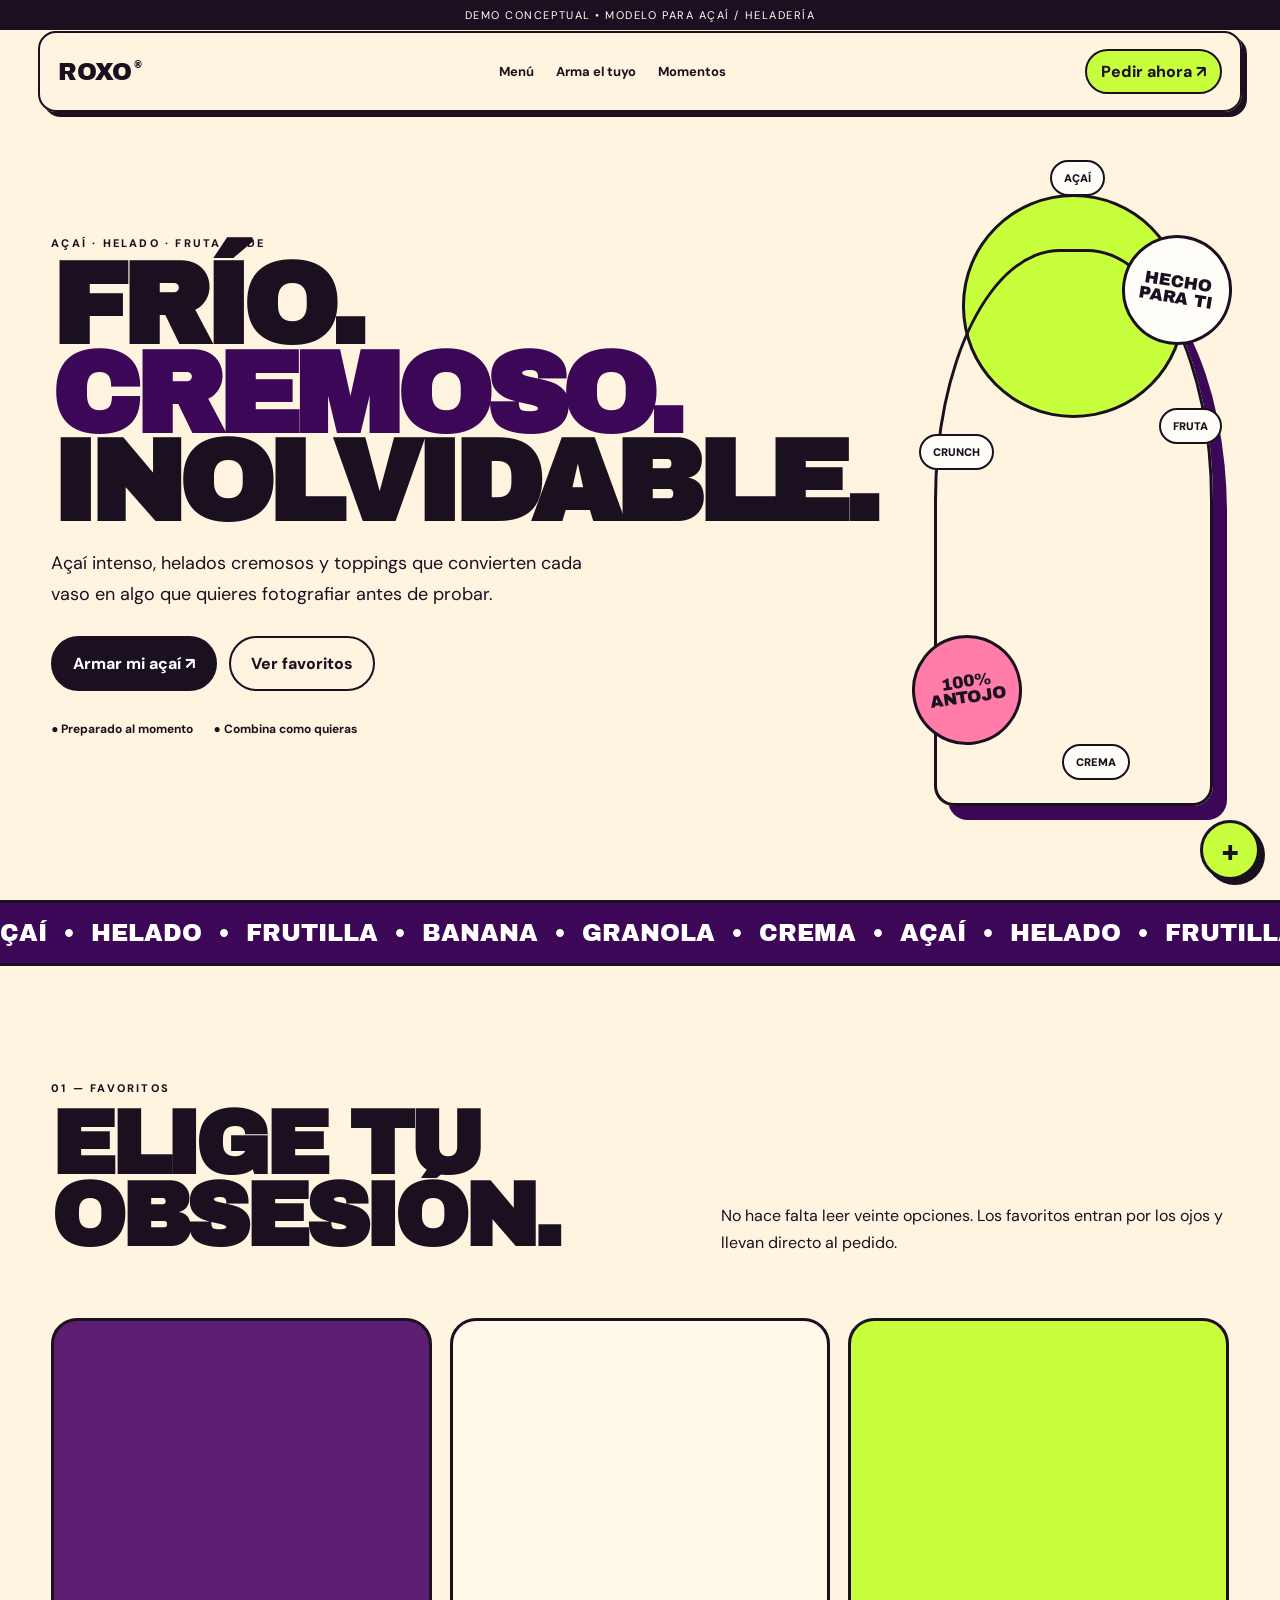
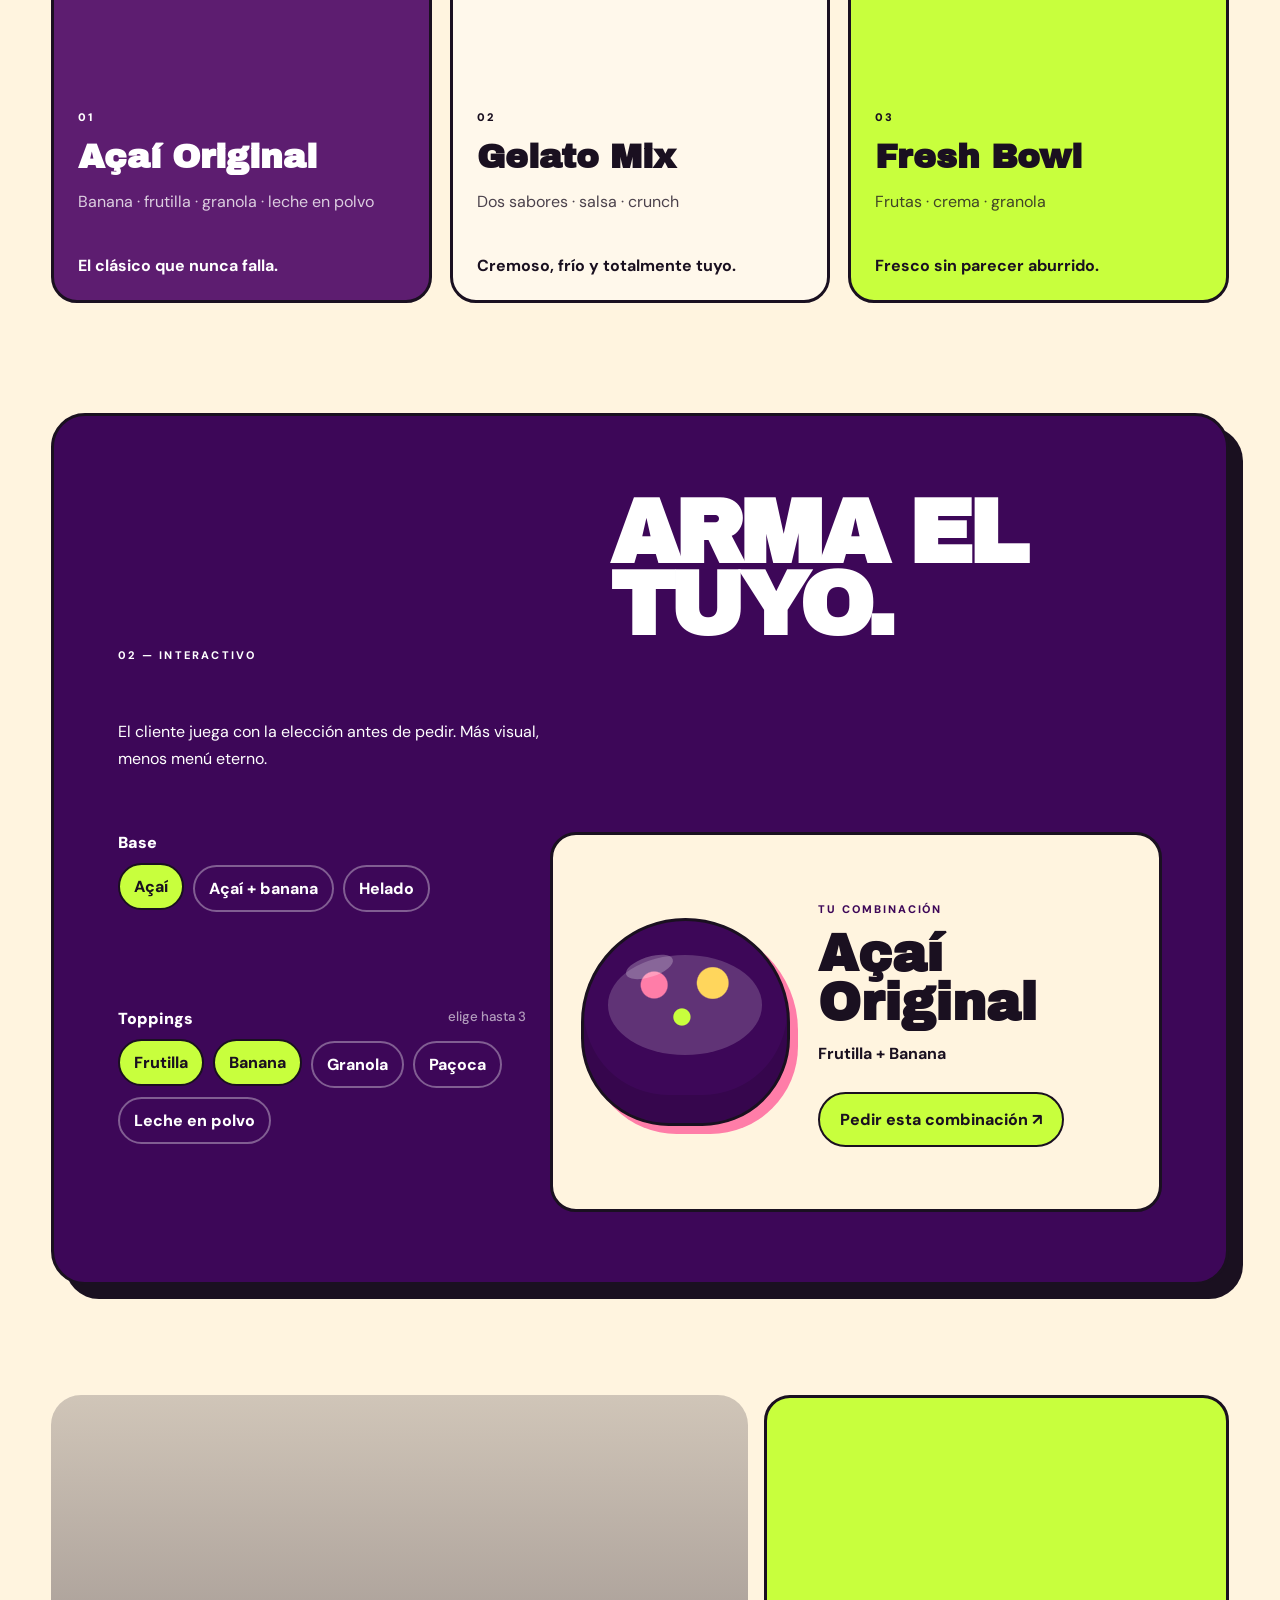
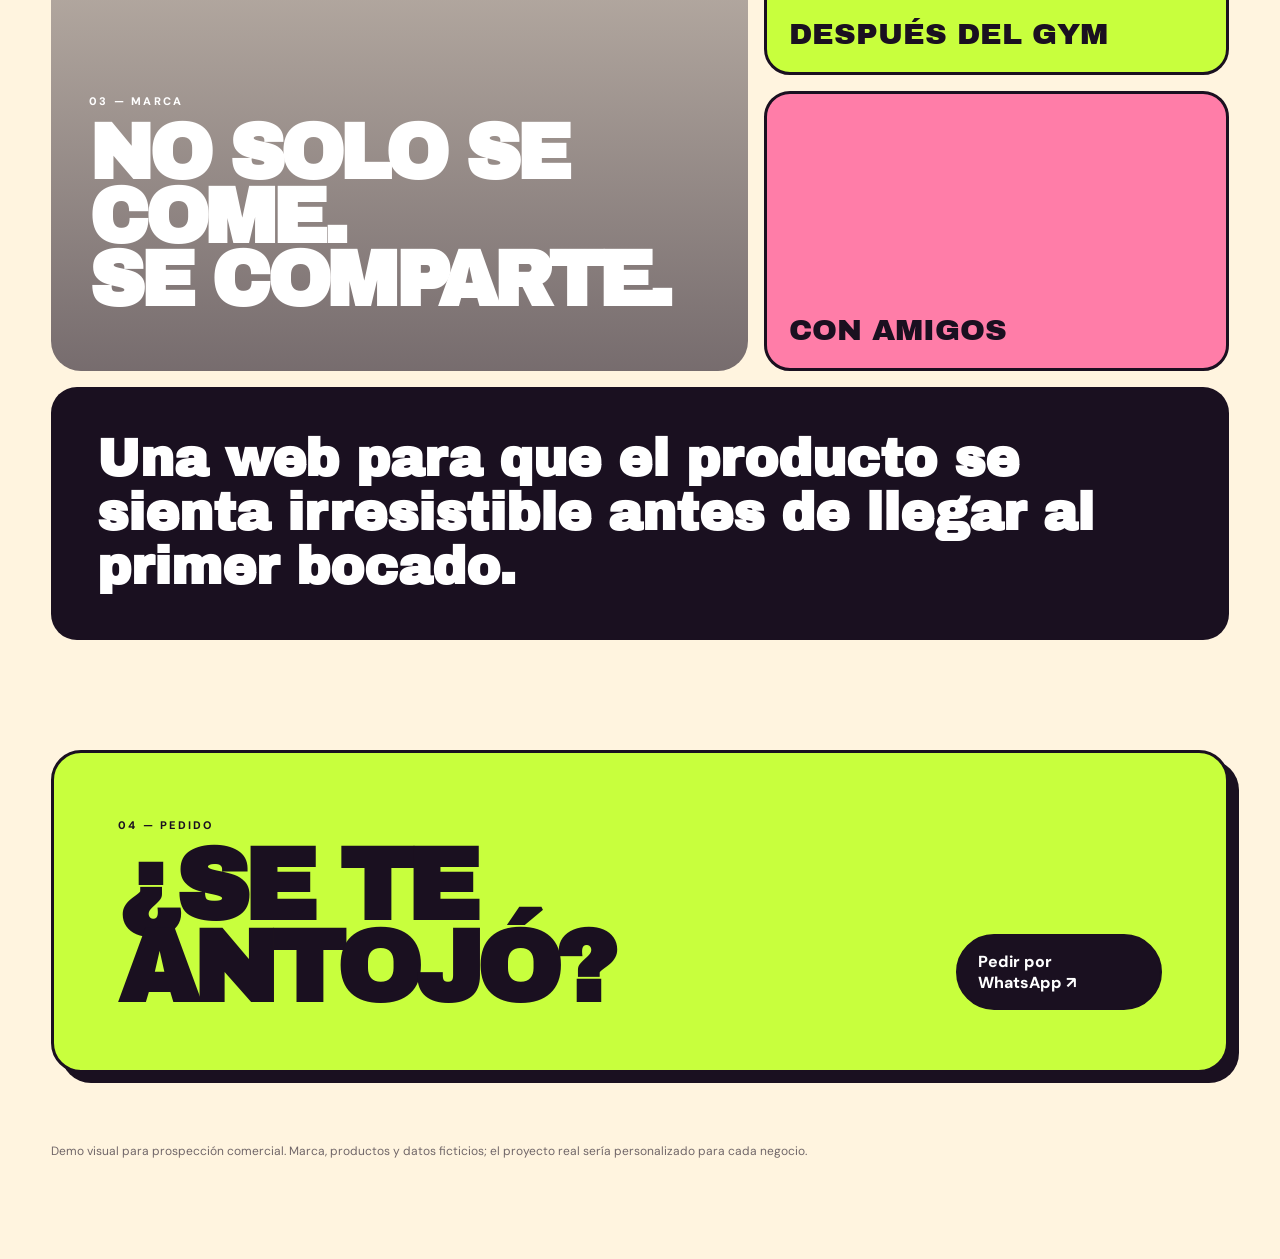
==== demos/acai/index.html @ 69140b49 "Add premium interactive acai shop demo" ====
<!doctype html>
<html lang="es">
<head>
  <meta charset="utf-8">
  <meta name="viewport" content="width=device-width,initial-scale=1">
  <meta name="description" content="Demo conceptual de landing page para açaí, heladería y postres fríos.">
  <title>ROXO — Açaí & Ice Cream</title>
  <link rel="stylesheet" href="style.css">
</head>
<body>
  <div class="demo">Demo conceptual • modelo para açaí / heladería</div>

  <nav class="nav">
    <a class="brand" href="#">ROXO<span>®</span></a>
    <div class="links"><a href="#menu">Menú</a><a href="#armalo">Arma el tuyo</a><a href="#momento">Momentos</a></div>
    <a class="nav-order" data-magnetic href="#pedido">Pedir ahora ↗</a>
  </nav>

  <main>
    <section class="hero">
      <div class="hero-copy reveal">
        <div class="kicker">Açaí · Helado · Fruta · CDE</div>
        <h1>FRÍO.<br><em>CREMOSO.</em><br>INOLVIDABLE.</h1>
        <p>Açaí intenso, helados cremosos y toppings que convierten cada vaso en algo que quieres fotografiar antes de probar.</p>
        <div class="actions">
          <a class="btn dark" data-magnetic href="#armalo">Armar mi açaí ↗</a>
          <a class="btn ghost" href="#menu">Ver favoritos</a>
        </div>
        <div class="micro"><span>● Preparado al momento</span><span>● Combina como quieras</span></div>
      </div>

      <div class="hero-art reveal" data-tilt>
        <div class="sun"></div>
        <div class="orbital"><span>AÇAÍ</span><span>FRUTA</span><span>CREMA</span><span>CRUNCH</span></div>
        <div class="bowl-photo"></div>
        <div class="sticker sticker-one">100%<br>ANTOJO</div>
        <div class="sticker sticker-two">HECHO<br>PARA TI</div>
      </div>
    </section>

    <div class="marquee" aria-hidden="true"><div>ÇAÍ &nbsp;•&nbsp; HELADO &nbsp;•&nbsp; FRUTILLA &nbsp;•&nbsp; BANANA &nbsp;•&nbsp; GRANOLA &nbsp;•&nbsp; CREMA &nbsp;•&nbsp; AÇAÍ &nbsp;•&nbsp; HELADO &nbsp;•&nbsp; FRUTILLA &nbsp;•&nbsp; BANANA &nbsp;•&nbsp; GRANOLA &nbsp;•&nbsp; CREMA &nbsp;•&nbsp;</div></div>

    <section id="menu" class="section menu">
      <div class="section-top reveal">
        <div><span class="kicker">01 — Favoritos</span><h2>ELIGE TU<br>OBSESIÓN.</h2></div>
        <p>No hace falta leer veinte opciones. Los favoritos entran por los ojos y llevan directo al pedido.</p>
      </div>

      <div class="menu-grid">
        <article class="product purple reveal">
          <div class="product-photo acai"></div>
          <div class="product-copy"><span>01</span><h3>Açaí Original</h3><p>Banana · frutilla · granola · leche en polvo</p><b>El clásico que nunca falla.</b></div>
        </article>
        <article class="product cream reveal">
          <div class="product-photo gelato"></div>
          <div class="product-copy"><span>02</span><h3>Gelato Mix</h3><p>Dos sabores · salsa · crunch</p><b>Cremoso, frío y totalmente tuyo.</b></div>
        </article>
        <article class="product lime reveal">
          <div class="product-photo fruit"></div>
          <div class="product-copy"><span>03</span><h3>Fresh Bowl</h3><p>Frutas · crema · granola</p><b>Fresco sin parecer aburrido.</b></div>
        </article>
      </div>
    </section>

    <section id="armalo" class="builder reveal">
      <div class="builder-copy">
        <span class="kicker">02 — Interactivo</span>
        <h2>ARMA EL TUYO.</h2>
        <p>El cliente juega con la elección antes de pedir. Más visual, menos menú eterno.</p>
      </div>

      <div class="builder-ui" data-acai-builder>
        <div class="builder-controls">
          <div class="control-block">
            <label>Base</label>
            <div class="choice-row">
              <button class="choice active" data-base="Açaí Original" data-tone="#3d0758">Açaí</button>
              <button class="choice" data-base="Açaí + Banana" data-tone="#5a245d">Açaí + banana</button>
              <button class="choice" data-base="Helado cremoso" data-tone="#caaee0">Helado</button>
            </div>
          </div>
          <div class="control-block">
            <label>Toppings <small>elige hasta 3</small></label>
            <div class="topping-row">
              <button class="topping active" data-topping="Frutilla">Frutilla</button>
              <button class="topping active" data-topping="Banana">Banana</button>
              <button class="topping" data-topping="Granola">Granola</button>
              <button class="topping" data-topping="Paçoca">Paçoca</button>
              <button class="topping" data-topping="Leche en polvo">Leche en polvo</button>
            </div>
          </div>
        </div>

        <div class="preview">
          <div class="preview-bowl" data-preview-bowl><div class="shine"></div></div>
          <div class="preview-text">
            <span>Tu combinación</span>
            <strong data-build-title>Açaí Original</strong>
            <p data-build-toppings>Frutilla + Banana</p>
            <a class="btn lime-btn" data-magnetic data-demo-action="En el sitio real, este botón abriría WhatsApp con la combinación elegida." href="#">Pedir esta combinación ↗</a>
          </div>
        </div>
      </div>
    </section>

    <section id="momento" class="section mood">
      <div class="mood-grid">
        <div class="mood-big reveal"><div><span class="kicker">03 — Marca</span><h2>NO SOLO SE COME.<br>SE COMPARTE.</h2></div></div>
        <div class="mood-small one reveal"><span>DESPUÉS DEL GYM</span></div>
        <div class="mood-small two reveal"><span>CON AMIGOS</span></div>
        <div class="mood-quote reveal"><strong>Una web para que el producto se sienta irresistible antes de llegar al primer bocado.</strong></div>
      </div>
    </section>

    <section id="pedido" class="final-cta reveal">
      <div>
        <span class="kicker">04 — Pedido</span>
        <h2>¿SE TE ANTOJÓ?</h2>
      </div>
      <a class="btn dark" data-magnetic data-demo-action="En el sitio real, este botón abriría el WhatsApp del negocio o el sistema de pedidos." href="#">Pedir por WhatsApp ↗</a>
    </section>
  </main>

  <footer>Demo visual para prospección comercial. Marca, productos y datos ficticios; el proyecto real sería personalizado para cada negocio.</footer>
  <a class="float-order" href="#armalo" aria-label="Armar pedido">+</a>

  <script src="../script.js"></script>
  <script src="../enhance.js"></script>
  <script src="acai.js"></script>
</body>
</html>
---- demos/acai/style.css ----
@import url('https://fonts.googleapis.com/css2?family=Archivo+Black&family=DM+Sans:wght@400;500;600;700&display=swap');
:root{--purple:#3d0758;--purple2:#5d1d70;--cream:#fff4df;--lime:#c8ff3d;--ink:#1a1020;--pink:#ff7da8;--white:#fffdf7}
*{box-sizing:border-box}html{scroll-behavior:smooth}body{margin:0;background:var(--cream);color:var(--ink);font-family:'DM Sans',sans-serif;overflow-x:hidden}a{text-decoration:none;color:inherit}button{font:inherit}.demo{position:fixed;top:0;left:0;right:0;z-index:80;background:var(--ink);color:#fff;text-align:center;padding:8px 14px;font-size:11px;letter-spacing:.14em;text-transform:uppercase}.nav{position:fixed;top:31px;left:3vw;right:3vw;z-index:70;display:flex;justify-content:space-between;align-items:center;padding:16px 18px;background:rgba(255,244,223,.76);backdrop-filter:blur(16px);border:2px solid var(--ink);border-radius:18px;box-shadow:5px 5px 0 var(--ink)}.brand{font-family:'Archivo Black';font-size:24px;letter-spacing:-.03em}.brand span{font-size:10px;vertical-align:top;margin-left:2px}.links{display:flex;gap:22px;font-size:13px;font-weight:700}.nav-order{background:var(--lime);border:2px solid var(--ink);padding:10px 14px;border-radius:999px;font-weight:800}.hero{min-height:100vh;padding:125px 4vw 52px;display:grid;grid-template-columns:.92fr 1.08fr;gap:44px;align-items:center}.hero-copy{position:relative;z-index:2}.kicker{font-size:11px;letter-spacing:.2em;text-transform:uppercase;font-weight:800}.hero h1,.section h2,.builder h2,.final-cta h2{font-family:'Archivo Black';letter-spacing:-.06em;margin:12px 0 20px}.hero h1{font-size:clamp(70px,9vw,148px);line-height:.77}.hero h1 em{font-style:normal;color:var(--purple)}.hero p{max-width:560px;font-size:18px;line-height:1.72}.actions{display:flex;gap:12px;flex-wrap:wrap;margin-top:26px}.btn{display:inline-flex;align-items:center;justify-content:center;gap:8px;padding:15px 20px;border-radius:999px;font-weight:800;border:2px solid var(--ink);transition:.25s}.btn.dark{background:var(--ink);color:#fff}.btn.ghost{background:transparent}.btn:hover{transform:translate(-3px,-3px);box-shadow:5px 5px 0 var(--ink)}.micro{display:flex;gap:20px;flex-wrap:wrap;margin-top:30px;font-size:12px;font-weight:700}.hero-art{min-height:680px;position:relative}.sun{position:absolute;width:72%;aspect-ratio:1;border-radius:50%;background:var(--lime);top:7%;left:14%;box-shadow:inset 0 0 0 3px var(--ink)}.bowl-photo{position:absolute;inset:15% 5% 3% 5%;border-radius:45% 45% 20px 20px;background:url('https://images.unsplash.com/photo-1490474418585-ba9bad8fd0ea?auto=format&fit=crop&w=1400&q=85') center/cover no-repeat;border:3px solid var(--ink);box-shadow:14px 14px 0 var(--purple)}.orbital{position:absolute;inset:2% 3%;animation:spin 22s linear infinite;z-index:2}.orbital span{position:absolute;background:var(--white);border:2px solid var(--ink);border-radius:999px;padding:9px 12px;font-size:11px;font-weight:900}.orbital span:nth-child(1){top:0;left:42%}.orbital span:nth-child(2){top:38%;right:-1%}.orbital span:nth-child(3){bottom:5%;left:46%}.orbital span:nth-child(4){top:42%;left:-3%}@keyframes spin{to{transform:rotate(360deg)}}.sticker{position:absolute;z-index:4;width:110px;height:110px;border-radius:50%;display:grid;place-items:center;text-align:center;font-family:'Archivo Black';font-size:17px;line-height:.95;border:3px solid var(--ink);transform:rotate(-8deg)}.sticker-one{left:-2%;bottom:12%;background:var(--pink)}.sticker-two{right:-1%;top:13%;background:var(--white);transform:rotate(9deg)}.marquee{overflow:hidden;background:var(--purple);color:#fff;border-top:3px solid var(--ink);border-bottom:3px solid var(--ink);white-space:nowrap}.marquee div{display:inline-block;padding:17px 0;font-family:'Archivo Black';font-size:24px;animation:marq 16s linear infinite}@keyframes marq{to{transform:translateX(-50%)}}.section{padding:110px 4vw}.section-top{display:grid;grid-template-columns:1.1fr .9fr;gap:50px;align-items:end;margin-bottom:46px}.section h2,.builder h2{font-size:clamp(58px,7vw,112px);line-height:.8}.section-top p{max-width:520px;line-height:1.7}.menu-grid{display:grid;grid-template-columns:repeat(3,1fr);gap:18px}.product{border:3px solid var(--ink);border-radius:26px;overflow:hidden;transition:.3s}.product:hover{transform:translateY(-8px) rotate(-1deg);box-shadow:10px 10px 0 var(--ink)}.product.purple{background:#5d1d70;color:#fff}.product.cream{background:#fff8eb}.product.lime{background:var(--lime)}.product-photo{height:360px;background-size:cover;background-position:center}.product-photo.acai{background-image:url('https://images.unsplash.com/photo-1490474418585-ba9bad8fd0ea?auto=format&fit=crop&w=1200&q=85')}.product-photo.gelato{background-image:url('https://images.unsplash.com/photo-1563805042-7684c019e1cb?auto=format&fit=crop&w=1200&q=85')}.product-photo.fruit{background-image:url('https://images.unsplash.com/photo-1512621776951-a57141f2eefd?auto=format&fit=crop&w=1200&q=85')}.product-copy{padding:24px}.product-copy span{font-size:11px;font-weight:900;letter-spacing:.2em}.product-copy h3{font-family:'Archivo Black';font-size:34px;margin:12px 0 8px}.product-copy p{opacity:.78;min-height:46px}.product-copy b{display:block;margin-top:18px}.builder{margin:0 4vw 110px;background:var(--purple);color:#fff;border:3px solid var(--ink);border-radius:34px;padding:70px 5vw;box-shadow:14px 14px 0 var(--ink)}.builder-copy{display:grid;grid-template-columns:.9fr 1.1fr;gap:40px;align-items:end;margin-bottom:44px}.builder-copy p{max-width:520px;line-height:1.7}.builder-ui{display:grid;grid-template-columns:.8fr 1.2fr;gap:24px}.builder-controls{display:grid;gap:28px}.control-block label{display:flex;justify-content:space-between;font-weight:900;margin-bottom:12px}.control-block small{opacity:.6;font-weight:500}.choice-row,.topping-row{display:flex;gap:9px;flex-wrap:wrap}.choice,.topping{border:2px solid rgba(255,255,255,.35);background:transparent;color:#fff;padding:11px 14px;border-radius:999px;font-weight:800;cursor:pointer;transition:.2s}.choice:hover,.choice.active,.topping:hover,.topping.active{background:var(--lime);color:var(--ink);border-color:var(--ink);transform:translateY(-2px)}.preview{background:var(--cream);color:var(--ink);border:3px solid var(--ink);border-radius:26px;padding:28px;display:grid;grid-template-columns:.8fr 1.2fr;gap:28px;align-items:center;min-height:380px}.preview-bowl{aspect-ratio:1;border-radius:50% 50% 42% 42%;background:#3d0758;position:relative;border:3px solid var(--ink);box-shadow:inset 0 -28px 0 rgba(0,0,0,.12),8px 8px 0 var(--pink);transition:.4s background}.preview-bowl:before{content:"";position:absolute;inset:17% 12% 34%;border-radius:50%;background:radial-gradient(circle at 30% 30%,#ff7da8 0 10%,transparent 11%),radial-gradient(circle at 68% 28%,#ffd65c 0 12%,transparent 13%),radial-gradient(circle at 48% 62%,#c8ff3d 0 8%,transparent 9%),rgba(255,255,255,.18)}.shine{position:absolute;width:24%;height:10%;border-radius:50%;background:rgba(255,255,255,.25);top:18%;left:20%;transform:rotate(-18deg)}.preview-text span{font-size:11px;letter-spacing:.18em;text-transform:uppercase;font-weight:800;color:var(--purple)}.preview-text strong{display:block;font-family:'Archivo Black';font-size:clamp(34px,4vw,60px);line-height:.95;margin:12px 0}.preview-text p{font-weight:700;margin-bottom:28px}.lime-btn{background:var(--lime)}.mood{padding-top:0}.mood-grid{display:grid;grid-template-columns:1.2fr .8fr;grid-template-rows:280px 280px;gap:16px}.mood-big{grid-row:1/3;border-radius:30px;padding:38px;background:linear-gradient(rgba(20,10,28,.2),rgba(20,10,28,.58)),url('https://images.unsplash.com/photo-1501443762994-82bd5dace89a?auto=format&fit=crop&w=1200&q=85') center/cover;color:#fff;display:flex;align-items:flex-end}.mood-big h2{font-size:clamp(54px,6vw,96px);line-height:.83}.mood-small{border:3px solid var(--ink);border-radius:26px;display:flex;align-items:flex-end;padding:22px;font-family:'Archivo Black';font-size:30px}.mood-small.one{background:var(--lime)}.mood-small.two{background:var(--pink)}.mood-quote{grid-column:1/3;background:var(--ink);color:#fff;border-radius:26px;padding:46px;font-family:'Archivo Black';font-size:clamp(30px,4vw,58px);line-height:1.05}.final-cta{margin:0 4vw 70px;padding:60px 5vw;border:3px solid var(--ink);border-radius:30px;background:var(--lime);display:flex;justify-content:space-between;align-items:end;gap:30px;box-shadow:10px 10px 0 var(--ink)}.final-cta h2{font-size:clamp(64px,8vw,126px);line-height:.8;margin-bottom:0}footer{padding:0 4vw 100px;font-size:12px;opacity:.62}.float-order{position:fixed;right:20px;bottom:20px;z-index:60;width:60px;height:60px;border-radius:50%;display:grid;place-items:center;background:var(--lime);border:3px solid var(--ink);font-family:'Archivo Black';font-size:28px;box-shadow:5px 5px 0 var(--ink)}.scroll-progress{position:fixed;top:0;left:0;right:0;height:3px;background:var(--lime);z-index:100;transform-origin:left;transform:scaleX(0)}.demo-toast{position:fixed;left:50%;bottom:28px;z-index:120;transform:translate(-50%,20px);opacity:0;background:var(--ink);color:#fff;padding:14px 18px;border-radius:16px;box-shadow:7px 7px 0 var(--lime);transition:.3s;max-width:min(90vw,580px);font-size:14px}.demo-toast.show{opacity:1;transform:translate(-50%,0)}.reveal{opacity:0;transform:translateY(28px);transition:.75s cubic-bezier(.2,.7,.2,1)}.reveal.on{opacity:1;transform:none}@media(max-width:920px){.nav{left:14px;right:14px}.links{display:none}.nav-order{font-size:12px}.hero{grid-template-columns:1fr;padding:125px 18px 50px}.hero h1{font-size:clamp(70px,21vw,110px)}.hero-art{min-height:540px}.section{padding:80px 18px}.section-top,.builder-copy,.builder-ui,.preview,.mood-grid{grid-template-columns:1fr}.menu-grid{grid-template-columns:1fr}.product-photo{height:320px}.builder{margin:0 18px 90px;padding:46px 24px}.mood-grid{grid-template-rows:auto}.mood-big{grid-row:auto;min-height:500px}.mood-small{min-height:180px}.mood-quote{grid-column:auto}.final-cta{margin:0 18px 90px;padding:42px 24px;display:block}.final-cta .btn{margin-top:26px}.orbital{display:none}.sticker{width:90px;height:90px;font-size:14px}}@media(max-width:560px){.hero-art{min-height:470px}.bowl-photo{inset:18% 0 3%}.sun{width:90%;left:5%}.sticker-two{right:-5%}.micro{display:grid;gap:8px}.product-photo{height:280px}.preview{padding:20px}.preview-bowl{max-width:220px;margin:auto;width:100%}.choice-row,.topping-row{overflow:auto;flex-wrap:nowrap;padding-bottom:4px}.choice,.topping{white-space:nowrap}.final-cta h2{font-size:64px}}@media(prefers-reduced-motion:reduce){*,*::before,*::after{scroll-behavior:auto!important;animation-duration:.01ms!important;animation-iteration-count:1!important;transition-duration:.01ms!important}.orbital,.marquee div{animation:none!important}}
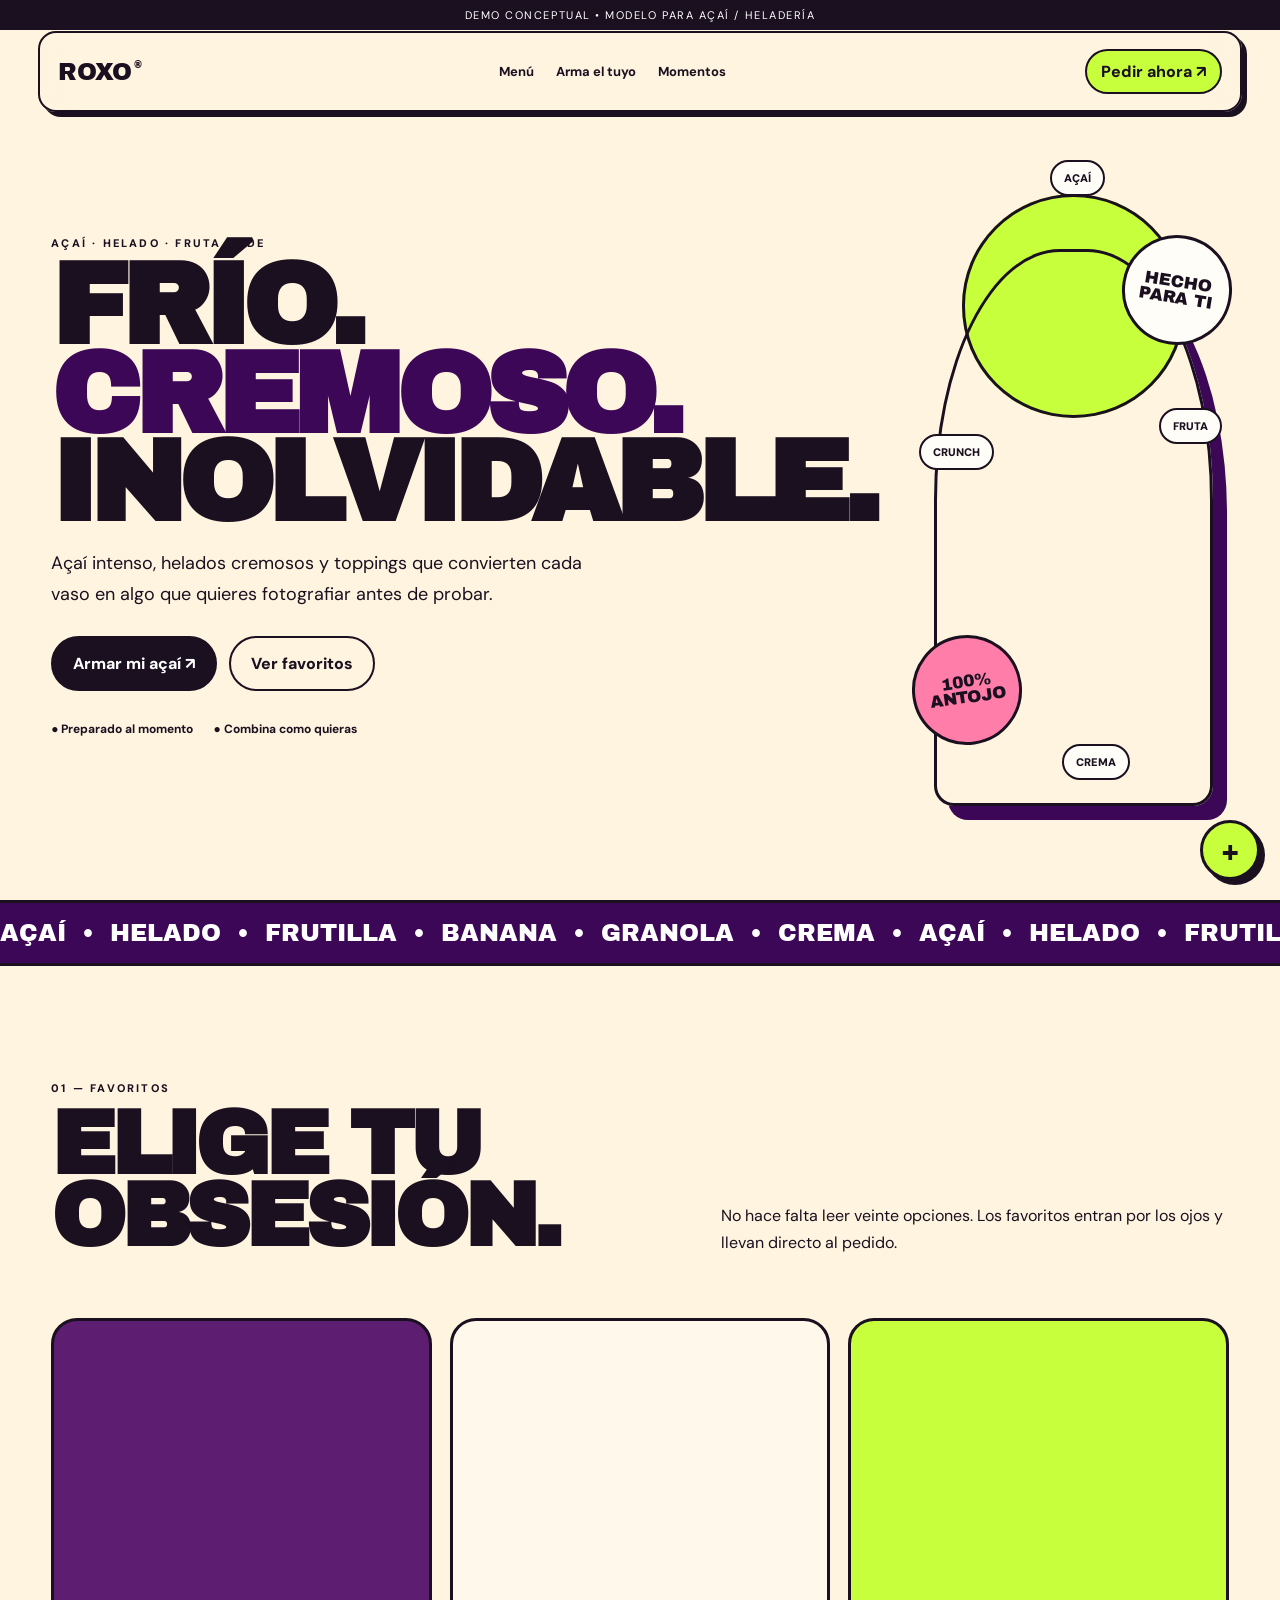
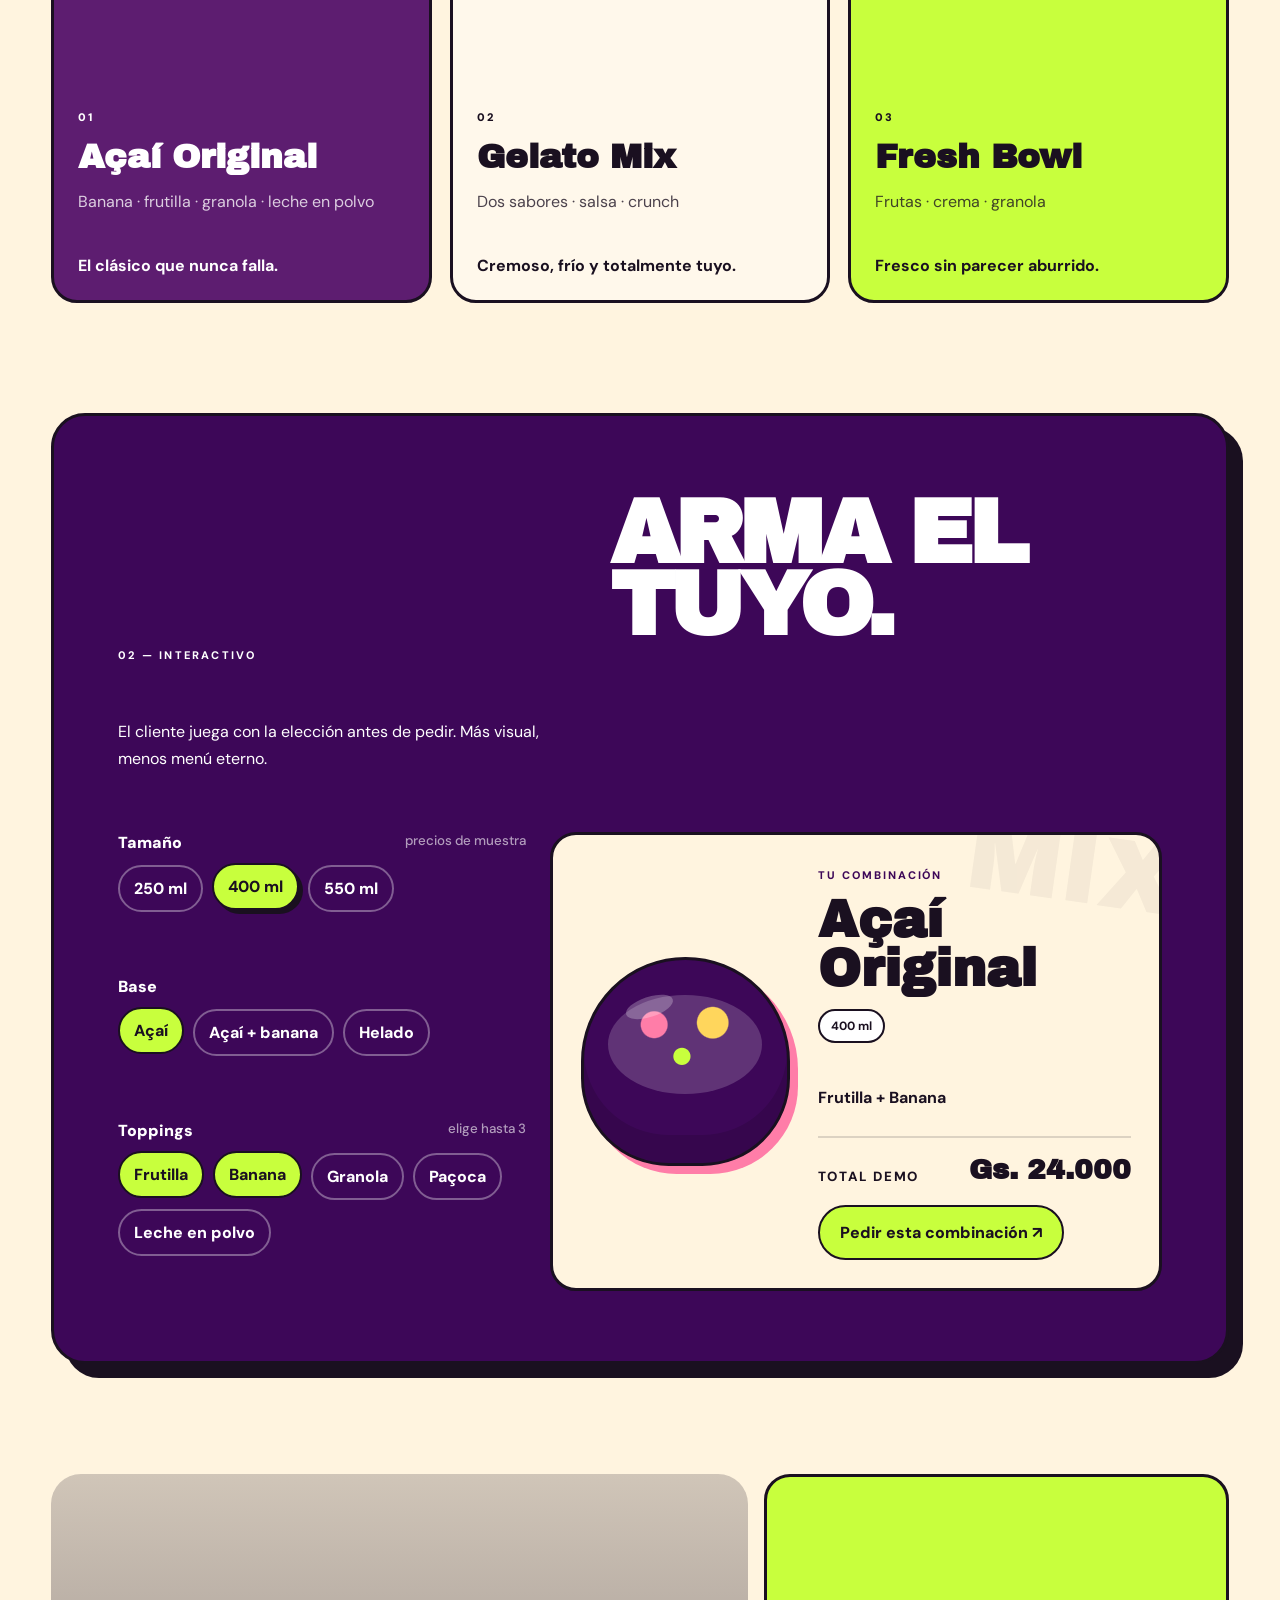
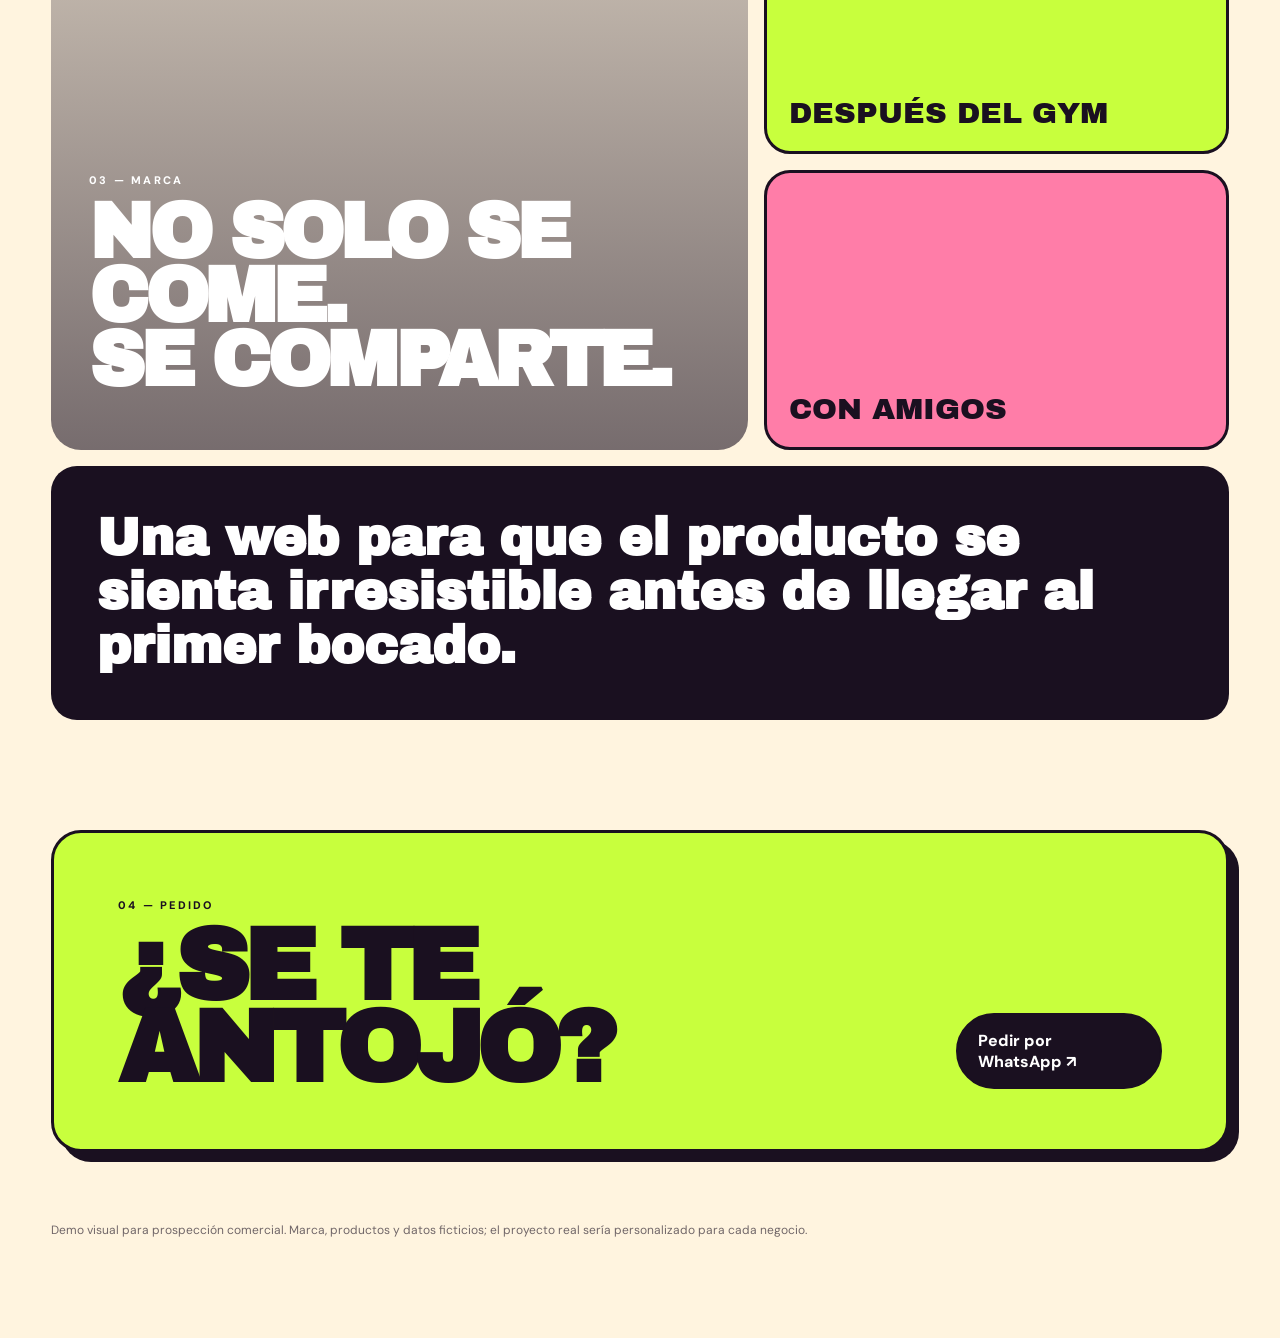
==== commit 7969bfb8: "Polish all business demos with deeper interactions" ====
--- a/demos/acai/index.html
+++ b/demos/acai/index.html
@@ -5,7 +5,7 @@
   <meta name="viewport" content="width=device-width,initial-scale=1">
   <meta name="description" content="Demo conceptual de landing page para açaí, heladería y postres fríos.">
   <title>ROXO — Açaí & Ice Cream</title>
-  <link rel="stylesheet" href="style.css">
+  <link rel="stylesheet" href="style.css?v=20261005d">
 </head>
 <body>
   <div class="demo">Demo conceptual • modelo para açaí / heladería</div>
@@ -38,7 +38,7 @@
       </div>
     </section>
 
-    <div class="marquee" aria-hidden="true"><div>ÇAÍ &nbsp;•&nbsp; HELADO &nbsp;•&nbsp; FRUTILLA &nbsp;•&nbsp; BANANA &nbsp;•&nbsp; GRANOLA &nbsp;•&nbsp; CREMA &nbsp;•&nbsp; AÇAÍ &nbsp;•&nbsp; HELADO &nbsp;•&nbsp; FRUTILLA &nbsp;•&nbsp; BANANA &nbsp;•&nbsp; GRANOLA &nbsp;•&nbsp; CREMA &nbsp;•&nbsp;</div></div>
+    <div class="marquee" aria-hidden="true"><div>AÇAÍ &nbsp;•&nbsp; HELADO &nbsp;•&nbsp; FRUTILLA &nbsp;•&nbsp; BANANA &nbsp;•&nbsp; GRANOLA &nbsp;•&nbsp; CREMA &nbsp;•&nbsp; AÇAÍ &nbsp;•&nbsp; HELADO &nbsp;•&nbsp; FRUTILLA &nbsp;•&nbsp; BANANA &nbsp;•&nbsp; GRANOLA &nbsp;•&nbsp; CREMA &nbsp;•&nbsp;</div></div>
 
     <section id="menu" class="section menu">
       <div class="section-top reveal">
@@ -72,6 +72,14 @@
       <div class="builder-ui" data-acai-builder>
         <div class="builder-controls">
           <div class="control-block">
+            <label>Tamaño <small>precios de muestra</small></label>
+            <div class="choice-row size-row">
+              <button class="choice size-choice" data-size="250 ml" data-price="18000">250 ml</button>
+              <button class="choice size-choice active" data-size="400 ml" data-price="24000">400 ml</button>
+              <button class="choice size-choice" data-size="550 ml" data-price="30000">550 ml</button>
+            </div>
+          </div>
+          <div class="control-block">
             <label>Base</label>
             <div class="choice-row">
               <button class="choice active" data-base="Açaí Original" data-tone="#3d0758">Açaí</button>
@@ -96,7 +104,9 @@
           <div class="preview-text">
             <span>Tu combinación</span>
             <strong data-build-title>Açaí Original</strong>
+            <p class="build-size" data-build-size>400 ml</p>
             <p data-build-toppings>Frutilla + Banana</p>
+            <div class="build-total"><small>Total demo</small><b data-build-price>Gs. 24.000</b></div>
             <a class="btn lime-btn" data-magnetic data-demo-action="En el sitio real, este botón abriría WhatsApp con la combinación elegida." href="#">Pedir esta combinación ↗</a>
           </div>
         </div>
@@ -124,8 +134,8 @@
   <footer>Demo visual para prospección comercial. Marca, productos y datos ficticios; el proyecto real sería personalizado para cada negocio.</footer>
   <a class="float-order" href="#armalo" aria-label="Armar pedido">+</a>
 
-  <script src="../script.js"></script>
-  <script src="../enhance.js"></script>
-  <script src="acai.js"></script>
+  <script src="../script.js?v=20261005d"></script>
+  <script src="../enhance.js?v=20261005d"></script>
+  <script src="acai.js?v=20261005d"></script>
 </body>
 </html>
--- a/demos/acai/style.css
+++ b/demos/acai/style.css
@@ -1,3 +1,4 @@
 @import url('https://fonts.googleapis.com/css2?family=Archivo+Black&family=DM+Sans:wght@400;500;600;700&display=swap');
 :root{--purple:#3d0758;--purple2:#5d1d70;--cream:#fff4df;--lime:#c8ff3d;--ink:#1a1020;--pink:#ff7da8;--white:#fffdf7}
-*{box-sizing:border-box}html{scroll-behavior:smooth}body{margin:0;background:var(--cream);color:var(--ink);font-family:'DM Sans',sans-serif;overflow-x:hidden}a{text-decoration:none;color:inherit}button{font:inherit}.demo{position:fixed;top:0;left:0;right:0;z-index:80;background:var(--ink);color:#fff;text-align:center;padding:8px 14px;font-size:11px;letter-spacing:.14em;text-transform:uppercase}.nav{position:fixed;top:31px;left:3vw;right:3vw;z-index:70;display:flex;justify-content:space-between;align-items:center;padding:16px 18px;background:rgba(255,244,223,.76);backdrop-filter:blur(16px);border:2px solid var(--ink);border-radius:18px;box-shadow:5px 5px 0 var(--ink)}.brand{font-family:'Archivo Black';font-size:24px;letter-spacing:-.03em}.brand span{font-size:10px;vertical-align:top;margin-left:2px}.links{display:flex;gap:22px;font-size:13px;font-weight:700}.nav-order{background:var(--lime);border:2px solid var(--ink);padding:10px 14px;border-radius:999px;font-weight:800}.hero{min-height:100vh;padding:125px 4vw 52px;display:grid;grid-template-columns:.92fr 1.08fr;gap:44px;align-items:center}.hero-copy{position:relative;z-index:2}.kicker{font-size:11px;letter-spacing:.2em;text-transform:uppercase;font-weight:800}.hero h1,.section h2,.builder h2,.final-cta h2{font-family:'Archivo Black';letter-spacing:-.06em;margin:12px 0 20px}.hero h1{font-size:clamp(70px,9vw,148px);line-height:.77}.hero h1 em{font-style:normal;color:var(--purple)}.hero p{max-width:560px;font-size:18px;line-height:1.72}.actions{display:flex;gap:12px;flex-wrap:wrap;margin-top:26px}.btn{display:inline-flex;align-items:center;justify-content:center;gap:8px;padding:15px 20px;border-radius:999px;font-weight:800;border:2px solid var(--ink);transition:.25s}.btn.dark{background:var(--ink);color:#fff}.btn.ghost{background:transparent}.btn:hover{transform:translate(-3px,-3px);box-shadow:5px 5px 0 var(--ink)}.micro{display:flex;gap:20px;flex-wrap:wrap;margin-top:30px;font-size:12px;font-weight:700}.hero-art{min-height:680px;position:relative}.sun{position:absolute;width:72%;aspect-ratio:1;border-radius:50%;background:var(--lime);top:7%;left:14%;box-shadow:inset 0 0 0 3px var(--ink)}.bowl-photo{position:absolute;inset:15% 5% 3% 5%;border-radius:45% 45% 20px 20px;background:url('https://images.unsplash.com/photo-1490474418585-ba9bad8fd0ea?auto=format&fit=crop&w=1400&q=85') center/cover no-repeat;border:3px solid var(--ink);box-shadow:14px 14px 0 var(--purple)}.orbital{position:absolute;inset:2% 3%;animation:spin 22s linear infinite;z-index:2}.orbital span{position:absolute;background:var(--white);border:2px solid var(--ink);border-radius:999px;padding:9px 12px;font-size:11px;font-weight:900}.orbital span:nth-child(1){top:0;left:42%}.orbital span:nth-child(2){top:38%;right:-1%}.orbital span:nth-child(3){bottom:5%;left:46%}.orbital span:nth-child(4){top:42%;left:-3%}@keyframes spin{to{transform:rotate(360deg)}}.sticker{position:absolute;z-index:4;width:110px;height:110px;border-radius:50%;display:grid;place-items:center;text-align:center;font-family:'Archivo Black';font-size:17px;line-height:.95;border:3px solid var(--ink);transform:rotate(-8deg)}.sticker-one{left:-2%;bottom:12%;background:var(--pink)}.sticker-two{right:-1%;top:13%;background:var(--white);transform:rotate(9deg)}.marquee{overflow:hidden;background:var(--purple);color:#fff;border-top:3px solid var(--ink);border-bottom:3px solid var(--ink);white-space:nowrap}.marquee div{display:inline-block;padding:17px 0;font-family:'Archivo Black';font-size:24px;animation:marq 16s linear infinite}@keyframes marq{to{transform:translateX(-50%)}}.section{padding:110px 4vw}.section-top{display:grid;grid-template-columns:1.1fr .9fr;gap:50px;align-items:end;margin-bottom:46px}.section h2,.builder h2{font-size:clamp(58px,7vw,112px);line-height:.8}.section-top p{max-width:520px;line-height:1.7}.menu-grid{display:grid;grid-template-columns:repeat(3,1fr);gap:18px}.product{border:3px solid var(--ink);border-radius:26px;overflow:hidden;transition:.3s}.product:hover{transform:translateY(-8px) rotate(-1deg);box-shadow:10px 10px 0 var(--ink)}.product.purple{background:#5d1d70;color:#fff}.product.cream{background:#fff8eb}.product.lime{background:var(--lime)}.product-photo{height:360px;background-size:cover;background-position:center}.product-photo.acai{background-image:url('https://images.unsplash.com/photo-1490474418585-ba9bad8fd0ea?auto=format&fit=crop&w=1200&q=85')}.product-photo.gelato{background-image:url('https://images.unsplash.com/photo-1563805042-7684c019e1cb?auto=format&fit=crop&w=1200&q=85')}.product-photo.fruit{background-image:url('https://images.unsplash.com/photo-1512621776951-a57141f2eefd?auto=format&fit=crop&w=1200&q=85')}.product-copy{padding:24px}.product-copy span{font-size:11px;font-weight:900;letter-spacing:.2em}.product-copy h3{font-family:'Archivo Black';font-size:34px;margin:12px 0 8px}.product-copy p{opacity:.78;min-height:46px}.product-copy b{display:block;margin-top:18px}.builder{margin:0 4vw 110px;background:var(--purple);color:#fff;border:3px solid var(--ink);border-radius:34px;padding:70px 5vw;box-shadow:14px 14px 0 var(--ink)}.builder-copy{display:grid;grid-template-columns:.9fr 1.1fr;gap:40px;align-items:end;margin-bottom:44px}.builder-copy p{max-width:520px;line-height:1.7}.builder-ui{display:grid;grid-template-columns:.8fr 1.2fr;gap:24px}.builder-controls{display:grid;gap:28px}.control-block label{display:flex;justify-content:space-between;font-weight:900;margin-bottom:12px}.control-block small{opacity:.6;font-weight:500}.choice-row,.topping-row{display:flex;gap:9px;flex-wrap:wrap}.choice,.topping{border:2px solid rgba(255,255,255,.35);background:transparent;color:#fff;padding:11px 14px;border-radius:999px;font-weight:800;cursor:pointer;transition:.2s}.choice:hover,.choice.active,.topping:hover,.topping.active{background:var(--lime);color:var(--ink);border-color:var(--ink);transform:translateY(-2px)}.preview{background:var(--cream);color:var(--ink);border:3px solid var(--ink);border-radius:26px;padding:28px;display:grid;grid-template-columns:.8fr 1.2fr;gap:28px;align-items:center;min-height:380px}.preview-bowl{aspect-ratio:1;border-radius:50% 50% 42% 42%;background:#3d0758;position:relative;border:3px solid var(--ink);box-shadow:inset 0 -28px 0 rgba(0,0,0,.12),8px 8px 0 var(--pink);transition:.4s background}.preview-bowl:before{content:"";position:absolute;inset:17% 12% 34%;border-radius:50%;background:radial-gradient(circle at 30% 30%,#ff7da8 0 10%,transparent 11%),radial-gradient(circle at 68% 28%,#ffd65c 0 12%,transparent 13%),radial-gradient(circle at 48% 62%,#c8ff3d 0 8%,transparent 9%),rgba(255,255,255,.18)}.shine{position:absolute;width:24%;height:10%;border-radius:50%;background:rgba(255,255,255,.25);top:18%;left:20%;transform:rotate(-18deg)}.preview-text span{font-size:11px;letter-spacing:.18em;text-transform:uppercase;font-weight:800;color:var(--purple)}.preview-text strong{display:block;font-family:'Archivo Black';font-size:clamp(34px,4vw,60px);line-height:.95;margin:12px 0}.preview-text p{font-weight:700;margin-bottom:28px}.lime-btn{background:var(--lime)}.mood{padding-top:0}.mood-grid{display:grid;grid-template-columns:1.2fr .8fr;grid-template-rows:280px 280px;gap:16px}.mood-big{grid-row:1/3;border-radius:30px;padding:38px;background:linear-gradient(rgba(20,10,28,.2),rgba(20,10,28,.58)),url('https://images.unsplash.com/photo-1501443762994-82bd5dace89a?auto=format&fit=crop&w=1200&q=85') center/cover;color:#fff;display:flex;align-items:flex-end}.mood-big h2{font-size:clamp(54px,6vw,96px);line-height:.83}.mood-small{border:3px solid var(--ink);border-radius:26px;display:flex;align-items:flex-end;padding:22px;font-family:'Archivo Black';font-size:30px}.mood-small.one{background:var(--lime)}.mood-small.two{background:var(--pink)}.mood-quote{grid-column:1/3;background:var(--ink);color:#fff;border-radius:26px;padding:46px;font-family:'Archivo Black';font-size:clamp(30px,4vw,58px);line-height:1.05}.final-cta{margin:0 4vw 70px;padding:60px 5vw;border:3px solid var(--ink);border-radius:30px;background:var(--lime);display:flex;justify-content:space-between;align-items:end;gap:30px;box-shadow:10px 10px 0 var(--ink)}.final-cta h2{font-size:clamp(64px,8vw,126px);line-height:.8;margin-bottom:0}footer{padding:0 4vw 100px;font-size:12px;opacity:.62}.float-order{position:fixed;right:20px;bottom:20px;z-index:60;width:60px;height:60px;border-radius:50%;display:grid;place-items:center;background:var(--lime);border:3px solid var(--ink);font-family:'Archivo Black';font-size:28px;box-shadow:5px 5px 0 var(--ink)}.scroll-progress{position:fixed;top:0;left:0;right:0;height:3px;background:var(--lime);z-index:100;transform-origin:left;transform:scaleX(0)}.demo-toast{position:fixed;left:50%;bottom:28px;z-index:120;transform:translate(-50%,20px);opacity:0;background:var(--ink);color:#fff;padding:14px 18px;border-radius:16px;box-shadow:7px 7px 0 var(--lime);transition:.3s;max-width:min(90vw,580px);font-size:14px}.demo-toast.show{opacity:1;transform:translate(-50%,0)}.reveal{opacity:0;transform:translateY(28px);transition:.75s cubic-bezier(.2,.7,.2,1)}.reveal.on{opacity:1;transform:none}@media(max-width:920px){.nav{left:14px;right:14px}.links{display:none}.nav-order{font-size:12px}.hero{grid-template-columns:1fr;padding:125px 18px 50px}.hero h1{font-size:clamp(70px,21vw,110px)}.hero-art{min-height:540px}.section{padding:80px 18px}.section-top,.builder-copy,.builder-ui,.preview,.mood-grid{grid-template-columns:1fr}.menu-grid{grid-template-columns:1fr}.product-photo{height:320px}.builder{margin:0 18px 90px;padding:46px 24px}.mood-grid{grid-template-rows:auto}.mood-big{grid-row:auto;min-height:500px}.mood-small{min-height:180px}.mood-quote{grid-column:auto}.final-cta{margin:0 18px 90px;padding:42px 24px;display:block}.final-cta .btn{margin-top:26px}.orbital{display:none}.sticker{width:90px;height:90px;font-size:14px}}@media(max-width:560px){.hero-art{min-height:470px}.bowl-photo{inset:18% 0 3%}.sun{width:90%;left:5%}.sticker-two{right:-5%}.micro{display:grid;gap:8px}.product-photo{height:280px}.preview{padding:20px}.preview-bowl{max-width:220px;margin:auto;width:100%}.choice-row,.topping-row{overflow:auto;flex-wrap:nowrap;padding-bottom:4px}.choice,.topping{white-space:nowrap}.final-cta h2{font-size:64px}}@media(prefers-reduced-motion:reduce){*,*::before,*::after{scroll-behavior:auto!important;animation-duration:.01ms!important;animation-iteration-count:1!important;transition-duration:.01ms!important}.orbital,.marquee div{animation:none!important}}+*{box-sizing:border-box}html{scroll-behavior:smooth}body{margin:0;background:var(--cream);color:var(--ink);font-family:'DM Sans',sans-serif;overflow-x:hidden}a{text-decoration:none;color:inherit}button{font:inherit}.demo{position:fixed;top:0;left:0;right:0;z-index:80;background:var(--ink);color:#fff;text-align:center;padding:8px 14px;font-size:11px;letter-spacing:.14em;text-transform:uppercase}.nav{position:fixed;top:31px;left:3vw;right:3vw;z-index:70;display:flex;justify-content:space-between;align-items:center;padding:16px 18px;background:rgba(255,244,223,.76);backdrop-filter:blur(16px);border:2px solid var(--ink);border-radius:18px;box-shadow:5px 5px 0 var(--ink)}.brand{font-family:'Archivo Black';font-size:24px;letter-spacing:-.03em}.brand span{font-size:10px;vertical-align:top;margin-left:2px}.links{display:flex;gap:22px;font-size:13px;font-weight:700}.nav-order{background:var(--lime);border:2px solid var(--ink);padding:10px 14px;border-radius:999px;font-weight:800}.hero{min-height:100vh;padding:125px 4vw 52px;display:grid;grid-template-columns:.92fr 1.08fr;gap:44px;align-items:center}.hero-copy{position:relative;z-index:2}.kicker{font-size:11px;letter-spacing:.2em;text-transform:uppercase;font-weight:800}.hero h1,.section h2,.builder h2,.final-cta h2{font-family:'Archivo Black';letter-spacing:-.06em;margin:12px 0 20px}.hero h1{font-size:clamp(70px,9vw,148px);line-height:.77}.hero h1 em{font-style:normal;color:var(--purple)}.hero p{max-width:560px;font-size:18px;line-height:1.72}.actions{display:flex;gap:12px;flex-wrap:wrap;margin-top:26px}.btn{display:inline-flex;align-items:center;justify-content:center;gap:8px;padding:15px 20px;border-radius:999px;font-weight:800;border:2px solid var(--ink);transition:.25s}.btn.dark{background:var(--ink);color:#fff}.btn.ghost{background:transparent}.btn:hover{transform:translate(-3px,-3px);box-shadow:5px 5px 0 var(--ink)}.micro{display:flex;gap:20px;flex-wrap:wrap;margin-top:30px;font-size:12px;font-weight:700}.hero-art{min-height:680px;position:relative}.sun{position:absolute;width:72%;aspect-ratio:1;border-radius:50%;background:var(--lime);top:7%;left:14%;box-shadow:inset 0 0 0 3px var(--ink)}.bowl-photo{position:absolute;inset:15% 5% 3% 5%;border-radius:45% 45% 20px 20px;background:url('https://images.unsplash.com/photo-1490474418585-ba9bad8fd0ea?auto=format&fit=crop&w=1400&q=85') center/cover no-repeat;border:3px solid var(--ink);box-shadow:14px 14px 0 var(--purple)}.orbital{position:absolute;inset:2% 3%;animation:spin 22s linear infinite;z-index:2}.orbital span{position:absolute;background:var(--white);border:2px solid var(--ink);border-radius:999px;padding:9px 12px;font-size:11px;font-weight:900}.orbital span:nth-child(1){top:0;left:42%}.orbital span:nth-child(2){top:38%;right:-1%}.orbital span:nth-child(3){bottom:5%;left:46%}.orbital span:nth-child(4){top:42%;left:-3%}@keyframes spin{to{transform:rotate(360deg)}}.sticker{position:absolute;z-index:4;width:110px;height:110px;border-radius:50%;display:grid;place-items:center;text-align:center;font-family:'Archivo Black';font-size:17px;line-height:.95;border:3px solid var(--ink);transform:rotate(-8deg)}.sticker-one{left:-2%;bottom:12%;background:var(--pink)}.sticker-two{right:-1%;top:13%;background:var(--white);transform:rotate(9deg)}.marquee{overflow:hidden;background:var(--purple);color:#fff;border-top:3px solid var(--ink);border-bottom:3px solid var(--ink);white-space:nowrap}.marquee div{display:inline-block;padding:17px 0;font-family:'Archivo Black';font-size:24px;animation:marq 16s linear infinite}@keyframes marq{to{transform:translateX(-50%)}}.section{padding:110px 4vw}.section-top{display:grid;grid-template-columns:1.1fr .9fr;gap:50px;align-items:end;margin-bottom:46px}.section h2,.builder h2{font-size:clamp(58px,7vw,112px);line-height:.8}.section-top p{max-width:520px;line-height:1.7}.menu-grid{display:grid;grid-template-columns:repeat(3,1fr);gap:18px}.product{border:3px solid var(--ink);border-radius:26px;overflow:hidden;transition:.3s}.product:hover{transform:translateY(-8px) rotate(-1deg);box-shadow:10px 10px 0 var(--ink)}.product.purple{background:#5d1d70;color:#fff}.product.cream{background:#fff8eb}.product.lime{background:var(--lime)}.product-photo{height:360px;background-size:cover;background-position:center}.product-photo.acai{background-image:url('https://images.unsplash.com/photo-1490474418585-ba9bad8fd0ea?auto=format&fit=crop&w=1200&q=85')}.product-photo.gelato{background-image:url('https://images.unsplash.com/photo-1563805042-7684c019e1cb?auto=format&fit=crop&w=1200&q=85')}.product-photo.fruit{background-image:url('https://images.unsplash.com/photo-1512621776951-a57141f2eefd?auto=format&fit=crop&w=1200&q=85')}.product-copy{padding:24px}.product-copy span{font-size:11px;font-weight:900;letter-spacing:.2em}.product-copy h3{font-family:'Archivo Black';font-size:34px;margin:12px 0 8px}.product-copy p{opacity:.78;min-height:46px}.product-copy b{display:block;margin-top:18px}.builder{margin:0 4vw 110px;background:var(--purple);color:#fff;border:3px solid var(--ink);border-radius:34px;padding:70px 5vw;box-shadow:14px 14px 0 var(--ink)}.builder-copy{display:grid;grid-template-columns:.9fr 1.1fr;gap:40px;align-items:end;margin-bottom:44px}.builder-copy p{max-width:520px;line-height:1.7}.builder-ui{display:grid;grid-template-columns:.8fr 1.2fr;gap:24px}.builder-controls{display:grid;gap:28px}.control-block label{display:flex;justify-content:space-between;font-weight:900;margin-bottom:12px}.control-block small{opacity:.6;font-weight:500}.choice-row,.topping-row{display:flex;gap:9px;flex-wrap:wrap}.choice,.topping{border:2px solid rgba(255,255,255,.35);background:transparent;color:#fff;padding:11px 14px;border-radius:999px;font-weight:800;cursor:pointer;transition:.2s}.choice:hover,.choice.active,.topping:hover,.topping.active{background:var(--lime);color:var(--ink);border-color:var(--ink);transform:translateY(-2px)}.preview{background:var(--cream);color:var(--ink);border:3px solid var(--ink);border-radius:26px;padding:28px;display:grid;grid-template-columns:.8fr 1.2fr;gap:28px;align-items:center;min-height:380px}.preview-bowl{aspect-ratio:1;border-radius:50% 50% 42% 42%;background:#3d0758;position:relative;border:3px solid var(--ink);box-shadow:inset 0 -28px 0 rgba(0,0,0,.12),8px 8px 0 var(--pink);transition:.4s background}.preview-bowl:before{content:"";position:absolute;inset:17% 12% 34%;border-radius:50%;background:radial-gradient(circle at 30% 30%,#ff7da8 0 10%,transparent 11%),radial-gradient(circle at 68% 28%,#ffd65c 0 12%,transparent 13%),radial-gradient(circle at 48% 62%,#c8ff3d 0 8%,transparent 9%),rgba(255,255,255,.18)}.shine{position:absolute;width:24%;height:10%;border-radius:50%;background:rgba(255,255,255,.25);top:18%;left:20%;transform:rotate(-18deg)}.preview-text span{font-size:11px;letter-spacing:.18em;text-transform:uppercase;font-weight:800;color:var(--purple)}.preview-text strong{display:block;font-family:'Archivo Black';font-size:clamp(34px,4vw,60px);line-height:.95;margin:12px 0}.preview-text p{font-weight:700;margin-bottom:28px}.lime-btn{background:var(--lime)}.mood{padding-top:0}.mood-grid{display:grid;grid-template-columns:1.2fr .8fr;grid-template-rows:280px 280px;gap:16px}.mood-big{grid-row:1/3;border-radius:30px;padding:38px;background:linear-gradient(rgba(20,10,28,.2),rgba(20,10,28,.58)),url('https://images.unsplash.com/photo-1501443762994-82bd5dace89a?auto=format&fit=crop&w=1200&q=85') center/cover;color:#fff;display:flex;align-items:flex-end}.mood-big h2{font-size:clamp(54px,6vw,96px);line-height:.83}.mood-small{border:3px solid var(--ink);border-radius:26px;display:flex;align-items:flex-end;padding:22px;font-family:'Archivo Black';font-size:30px}.mood-small.one{background:var(--lime)}.mood-small.two{background:var(--pink)}.mood-quote{grid-column:1/3;background:var(--ink);color:#fff;border-radius:26px;padding:46px;font-family:'Archivo Black';font-size:clamp(30px,4vw,58px);line-height:1.05}.final-cta{margin:0 4vw 70px;padding:60px 5vw;border:3px solid var(--ink);border-radius:30px;background:var(--lime);display:flex;justify-content:space-between;align-items:end;gap:30px;box-shadow:10px 10px 0 var(--ink)}.final-cta h2{font-size:clamp(64px,8vw,126px);line-height:.8;margin-bottom:0}footer{padding:0 4vw 100px;font-size:12px;opacity:.62}.float-order{position:fixed;right:20px;bottom:20px;z-index:60;width:60px;height:60px;border-radius:50%;display:grid;place-items:center;background:var(--lime);border:3px solid var(--ink);font-family:'Archivo Black';font-size:28px;box-shadow:5px 5px 0 var(--ink)}.scroll-progress{position:fixed;top:0;left:0;right:0;height:3px;background:var(--lime);z-index:100;transform-origin:left;transform:scaleX(0)}.demo-toast{position:fixed;left:50%;bottom:28px;z-index:120;transform:translate(-50%,20px);opacity:0;background:var(--ink);color:#fff;padding:14px 18px;border-radius:16px;box-shadow:7px 7px 0 var(--lime);transition:.3s;max-width:min(90vw,580px);font-size:14px}.demo-toast.show{opacity:1;transform:translate(-50%,0)}.reveal{opacity:0;transform:translateY(28px);transition:.75s cubic-bezier(.2,.7,.2,1)}.reveal.on{opacity:1;transform:none}@media(max-width:920px){.nav{left:14px;right:14px}.links{display:none}.nav-order{font-size:12px}.hero{grid-template-columns:1fr;padding:125px 18px 50px}.hero h1{font-size:clamp(70px,21vw,110px)}.hero-art{min-height:540px}.section{padding:80px 18px}.section-top,.builder-copy,.builder-ui,.preview,.mood-grid{grid-template-columns:1fr}.menu-grid{grid-template-columns:1fr}.product-photo{height:320px}.builder{margin:0 18px 90px;padding:46px 24px}.mood-grid{grid-template-rows:auto}.mood-big{grid-row:auto;min-height:500px}.mood-small{min-height:180px}.mood-quote{grid-column:auto}.final-cta{margin:0 18px 90px;padding:42px 24px;display:block}.final-cta .btn{margin-top:26px}.orbital{display:none}.sticker{width:90px;height:90px;font-size:14px}}@media(max-width:560px){.hero-art{min-height:470px}.bowl-photo{inset:18% 0 3%}.sun{width:90%;left:5%}.sticker-two{right:-5%}.micro{display:grid;gap:8px}.product-photo{height:280px}.preview{padding:20px}.preview-bowl{max-width:220px;margin:auto;width:100%}.choice-row,.topping-row{overflow:auto;flex-wrap:nowrap;padding-bottom:4px}.choice,.topping{white-space:nowrap}.final-cta h2{font-size:64px}}@media(prefers-reduced-motion:reduce){*,*::before,*::after{scroll-behavior:auto!important;animation-duration:.01ms!important;animation-iteration-count:1!important;transition-duration:.01ms!important}.orbital,.marquee div{animation:none!important}}
+.build-size{display:inline-block;margin:4px 0 8px;padding:7px 11px;border:2px solid var(--ink);border-radius:999px;font-size:12px;font-weight:900;background:#fff}.build-total{display:flex;align-items:end;justify-content:space-between;gap:18px;padding:16px 0 20px;border-top:2px solid rgba(26,16,32,.15)}.build-total small{text-transform:uppercase;letter-spacing:.12em;font-weight:800}.build-total b{font-family:'Archivo Black';font-size:28px}.size-row .choice.active{box-shadow:4px 4px 0 var(--ink)}.product{position:relative}.product:before{content:"";position:absolute;inset:0;pointer-events:none;box-shadow:inset 0 0 0 0 var(--ink);transition:.25s}.product:hover:before{box-shadow:inset 0 0 0 4px var(--ink)}.preview{position:relative;overflow:hidden}.preview:after{content:"MIX";position:absolute;right:-20px;top:-22px;font-family:'Archivo Black';font-size:100px;opacity:.045;transform:rotate(8deg)}@media(max-width:560px){.build-total b{font-size:24px}}
